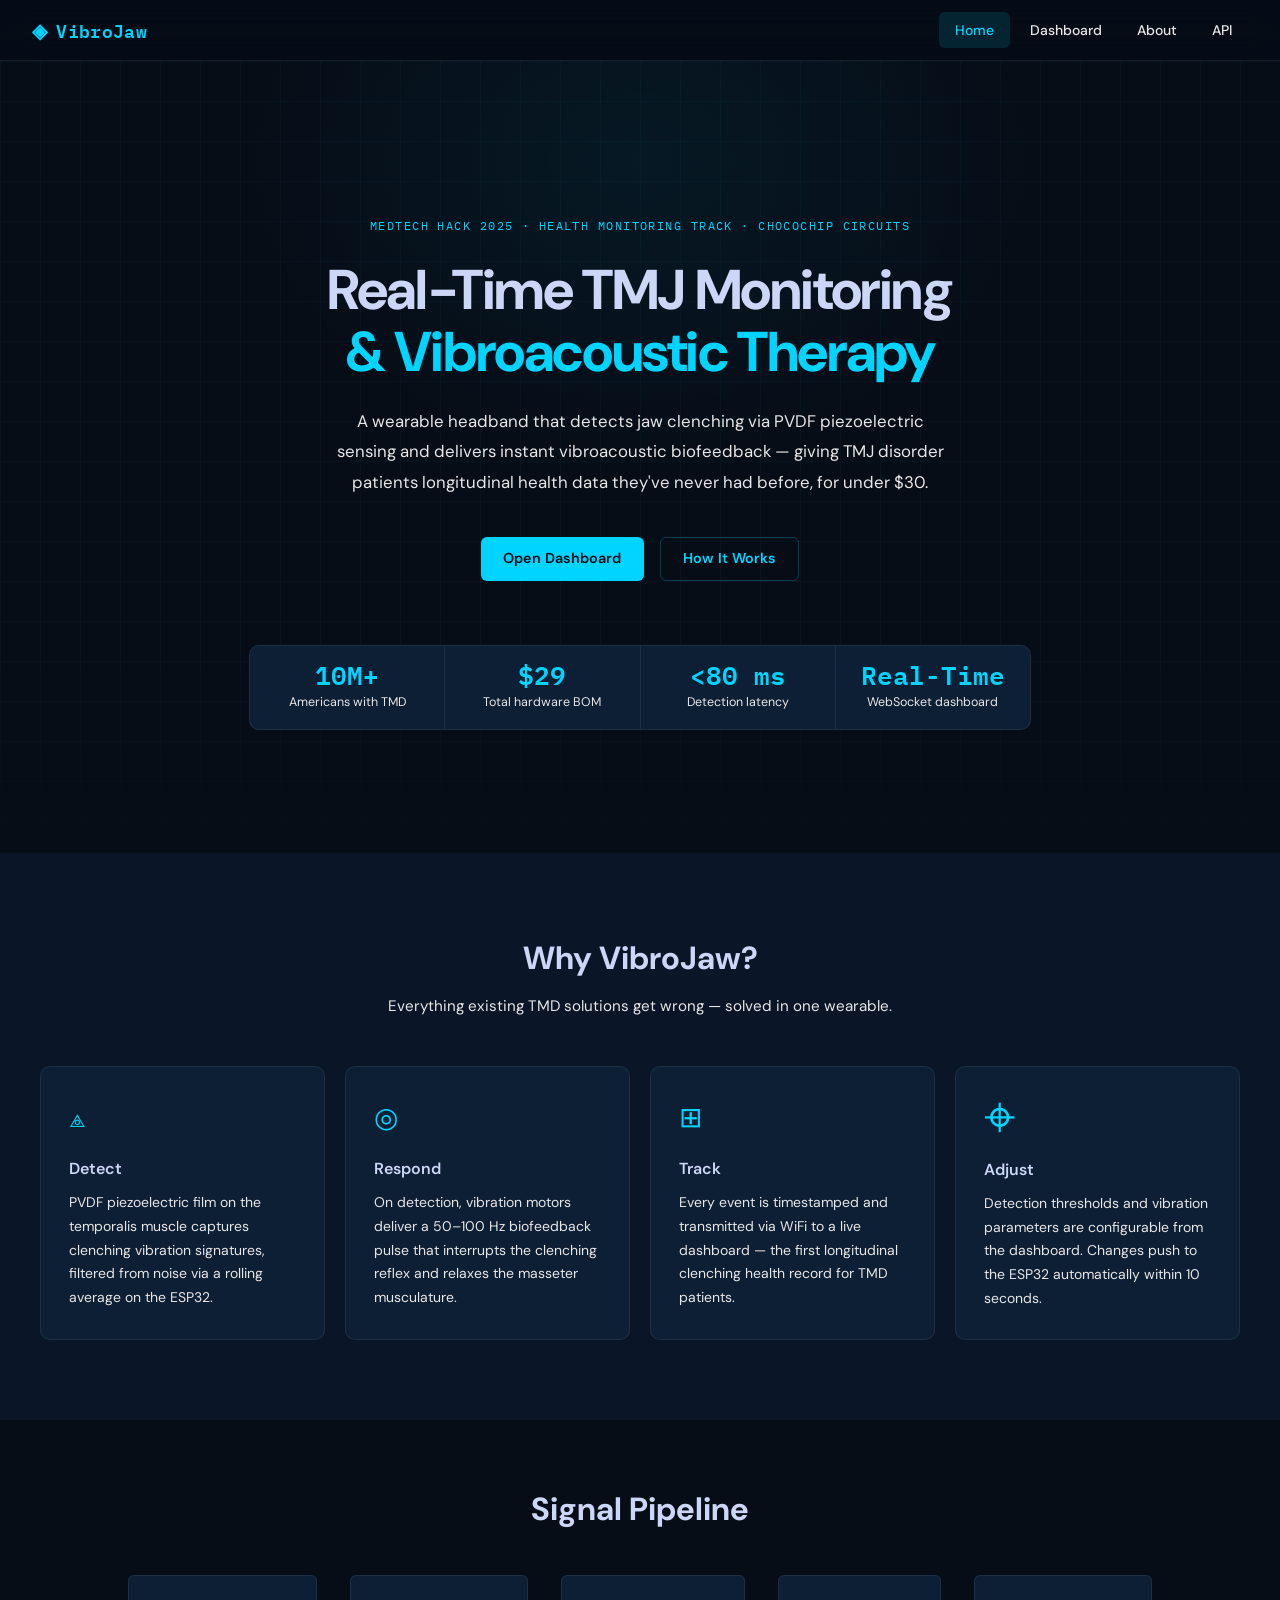
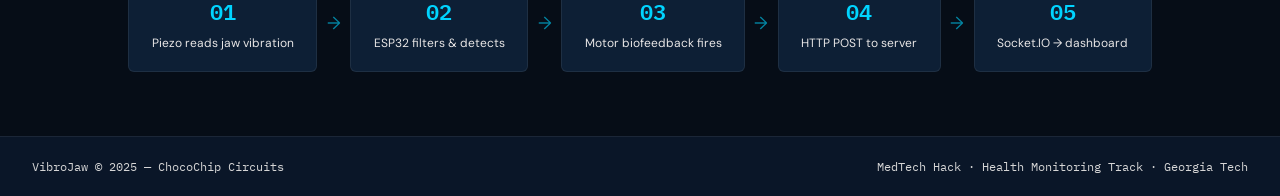
==== templates/index.html @ bda179e0 "tentative web app (simulation ver)" ====
<!DOCTYPE html>
<html lang="en">
<head>
  <meta charset="UTF-8">
  <meta name="viewport" content="width=device-width, initial-scale=1.0">
  <title>VibroJaw | Wearable TMJ Monitoring & Therapy</title>
  <link rel="stylesheet" href="/static/css/style.css">
</head>
<body>

<nav class="navbar">
  <div class="nav-inner">
    <a href="/" class="nav-brand"><span class="brand-icon">◈</span><span>VibroJaw</span></a>
    <ul class="nav-links">
      <li><a href="/"          class="nav-link active">Home</a></li>
      <li><a href="/dashboard" class="nav-link">Dashboard</a></li>
      <li><a href="/about"     class="nav-link">About</a></li>
      <li><a href="/api-docs"  class="nav-link">API</a></li>
    </ul>
  </div>
</nav>

<!-- ── HERO ── -->
<section class="hero">
  <div class="hero-grid"></div>
  <div class="hero-glow"></div>
  <div class="hero-content">
    <div class="hero-eyebrow">MedTech Hack 2025 · Health Monitoring Track · ChocoChip Circuits</div>
    <h1 class="hero-headline">
      Real-Time TMJ Monitoring<br>
      <span class="hero-accent">&amp; Vibroacoustic Therapy</span>
    </h1>
    <p class="hero-body">
      A wearable headband that detects jaw clenching via PVDF piezoelectric sensing
      and delivers instant vibroacoustic biofeedback — giving TMJ disorder patients
      longitudinal health data they've never had before, for under $30.
    </p>
    <div class="hero-cta">
      <a href="/dashboard" class="btn-primary">Open Dashboard</a>
      <a href="/about"     class="btn-outline">How It Works</a>
    </div>
    <div class="hero-stats-bar">
      <div class="hero-stat">
        <span class="hero-stat-num">10M+</span>
        <span class="hero-stat-label">Americans with TMD</span>
      </div>
      <div class="hero-stat">
        <span class="hero-stat-num">$29</span>
        <span class="hero-stat-label">Total hardware BOM</span>
      </div>
      <div class="hero-stat">
        <span class="hero-stat-num">&lt;80 ms</span>
        <span class="hero-stat-label">Detection latency</span>
      </div>
      <div class="hero-stat">
        <span class="hero-stat-num">Real-Time</span>
        <span class="hero-stat-label">WebSocket dashboard</span>
      </div>
    </div>
  </div>
</section>

<!-- ── FEATURES ── -->
<section class="features-section">
  <div class="section-container">
    <h2 class="section-title">Why VibroJaw?</h2>
    <p class="section-sub">Everything existing TMD solutions get wrong — solved in one wearable.</p>
    <div class="feature-grid">
      <div class="feature-card">
        <div class="feat-icon">⟁</div>
        <h3>Detect</h3>
        <p>PVDF piezoelectric film on the temporalis muscle captures clenching vibration signatures, filtered from noise via a rolling average on the ESP32.</p>
      </div>
      <div class="feature-card">
        <div class="feat-icon">◎</div>
        <h3>Respond</h3>
        <p>On detection, vibration motors deliver a 50–100 Hz biofeedback pulse that interrupts the clenching reflex and relaxes the masseter musculature.</p>
      </div>
      <div class="feature-card">
        <div class="feat-icon">⊞</div>
        <h3>Track</h3>
        <p>Every event is timestamped and transmitted via WiFi to a live dashboard — the first longitudinal clenching health record for TMD patients.</p>
      </div>
      <div class="feature-card">
        <div class="feat-icon">⌖</div>
        <h3>Adjust</h3>
        <p>Detection thresholds and vibration parameters are configurable from the dashboard. Changes push to the ESP32 automatically within 10 seconds.</p>
      </div>
    </div>
  </div>
</section>

<!-- ── PIPELINE ── -->
<section class="how-section">
  <div class="section-container">
    <h2 class="section-title">Signal Pipeline</h2>
    <div class="pipeline">
      <div class="pipe-step"><div class="pipe-num">01</div><div class="pipe-label">Piezo reads jaw vibration</div></div>
      <div class="pipe-arrow">→</div>
      <div class="pipe-step"><div class="pipe-num">02</div><div class="pipe-label">ESP32 filters &amp; detects</div></div>
      <div class="pipe-arrow">→</div>
      <div class="pipe-step"><div class="pipe-num">03</div><div class="pipe-label">Motor biofeedback fires</div></div>
      <div class="pipe-arrow">→</div>
      <div class="pipe-step"><div class="pipe-num">04</div><div class="pipe-label">HTTP POST to server</div></div>
      <div class="pipe-arrow">→</div>
      <div class="pipe-step"><div class="pipe-num">05</div><div class="pipe-label">Socket.IO → dashboard</div></div>
    </div>
  </div>
</section>

<footer class="footer">
  <div class="footer-inner">
    <span>VibroJaw © 2025 — ChocoChip Circuits</span>
    <span>MedTech Hack · Health Monitoring Track · Georgia Tech</span>
  </div>
</footer>

</body>
</html>
---- static/css/style.css ----
/* ============================================================
   VibroJaw — style.css
   Medical-grade dark theme. Navy + electric teal.
   IBM Plex Mono for data, DM Sans for copy.
   ============================================================ */

@import url('https://fonts.googleapis.com/css2?family=IBM+Plex+Mono:wght@400;500;600&family=DM+Sans:opsz,wght@9..40,300;9..40,400;9..40,500;9..40,600;9..40,700&display=swap');

/* ── Design tokens ─────────────────────────────────────────── */
:root {
  /* Backgrounds */
  --bg-base:    #060d17;
  --bg-surface: #0a1628;
  --bg-panel:   #0d1f35;
  --bg-card:    #112240;
  --bg-hover:   #1a2f4a;

  /* Brand colours */
  --teal:        #00d4ff;
  --teal-dim:    rgba(0,212,255,0.12);
  --teal-border: rgba(0,212,255,0.25);
  --green:       #64ffda;
  --green-dim:   rgba(100,255,218,0.12);
  --yellow:      #ffd166;
  --yellow-dim:  rgba(255,209,102,0.12);
  --red:         #ff6b6b;
  --red-dim:     rgba(255,107,107,0.12);

  /* Text */
  --text-primary: #ccd6f6;
  --text-dim:     #e8e6e6;
  --text-faint:   #d6d6d6;

  /* Borders */
  --border:     rgba(255,255,255,0.07);
  --border-lit: rgba(0,212,255,0.3);

  /* Misc */
  --radius:     6px;
  --radius-lg:  10px;
  --shadow:     0 4px 24px rgba(0,0,0,0.4);
  --font-sans:  'DM Sans', sans-serif;
  --font-mono:  'IBM Plex Mono', monospace;
  --ease:       all 0.2s ease;
}

/* ── Reset ──────────────────────────────────────────────────── */
*, *::before, *::after { box-sizing: border-box; margin: 0; padding: 0; }
html   { scroll-behavior: smooth; font-size: 16px; }
body   { font-family: var(--font-sans); background: var(--bg-base);
         color: var(--text-primary); min-height: 100vh; line-height: 1.6; }
a      { color: var(--teal); text-decoration: none; }
a:hover{ text-decoration: underline; }
.mono  { font-family: var(--font-mono) !important; }

/* ── Navbar ─────────────────────────────────────────────────── */
.navbar {
  position: sticky; top: 0; z-index: 200;
  background: rgba(6,13,23,0.92); backdrop-filter: blur(14px);
  border-bottom: 1px solid var(--border); padding: 0 2rem;
}
.nav-inner {
  max-width: 1440px; margin: 0 auto;
  display: flex; align-items: center; justify-content: space-between; height: 60px;
}
.nav-brand {
  display: flex; align-items: center; gap: 0.55rem;
  font-family: var(--font-mono); font-weight: 600; font-size: 1.1rem;
  color: var(--teal); letter-spacing: 0.02em;
}
.brand-icon { font-size: 1.25rem; }
.nav-links  { display: flex; list-style: none; gap: 0.2rem; }
.nav-link {
  display: block; padding: 0.45rem 1rem;
  font-size: 0.875rem; font-weight: 500; color: var(--text-dim);
  border-radius: var(--radius); transition: var(--ease);
}
.nav-link:hover  { color: var(--text-primary); background: var(--bg-card); text-decoration: none; }
.nav-link.active { color: var(--teal); background: var(--teal-dim); }

/* ── Buttons ────────────────────────────────────────────────── */
.btn-primary {
  display: inline-flex; align-items: center; justify-content: center;
  padding: 0.6rem 1.4rem;
  background: var(--teal); color: var(--bg-base);
  font-family: var(--font-sans); font-weight: 600; font-size: 0.9rem;
  border: none; border-radius: var(--radius); cursor: pointer;
  transition: var(--ease); text-decoration: none; white-space: nowrap;
}
.btn-primary:hover      { background: #2ddeff; transform: translateY(-1px); text-decoration: none; }
.btn-primary.full-width { width: 100%; margin-top: 0.5rem; }

.btn-outline {
  display: inline-flex; align-items: center; justify-content: center;
  padding: 0.6rem 1.4rem;
  background: transparent; color: var(--teal);
  border: 1px solid var(--teal-border); border-radius: var(--radius);
  font-weight: 600; font-size: 0.9rem; cursor: pointer;
  transition: var(--ease); text-decoration: none; white-space: nowrap;
}
.btn-outline:hover { background: var(--teal-dim); text-decoration: none; }

.btn-ghost {
  display: inline-flex; align-items: center; justify-content: center;
  padding: 0.5rem 1rem;
  background: transparent; color: var(--text-dim);
  border: 1px solid var(--border); border-radius: var(--radius);
  font-size: 0.85rem; cursor: pointer; transition: var(--ease); white-space: nowrap;
}
.btn-ghost:hover { color: var(--text-primary); border-color: var(--border-lit); }

.btn-danger {
  display: inline-flex; align-items: center; justify-content: center;
  padding: 0.5rem 1rem;
  background: var(--red-dim); color: var(--red);
  border: 1px solid rgba(255,107,107,0.3); border-radius: var(--radius);
  font-size: 0.85rem; cursor: pointer; transition: var(--ease);
}
.btn-danger:hover { background: rgba(255,107,107,0.2); }

/* ── HERO ───────────────────────────────────────────────────── */
.hero {
  position: relative; overflow: hidden;
  min-height: 88vh; padding: 5rem 2rem 3rem;
  display: flex; flex-direction: column;
  align-items: center; justify-content: center;
}
.hero-grid {
  position: absolute; inset: 0; pointer-events: none;
  background-image:
    linear-gradient(rgba(0,212,255,0.03) 1px, transparent 1px),
    linear-gradient(90deg, rgba(0,212,255,0.03) 1px, transparent 1px);
  background-size: 40px 40px;
}
.hero-glow {
  position: absolute; top: -200px; left: 50%; transform: translateX(-50%);
  width: 800px; height: 600px; pointer-events: none;
  background: radial-gradient(ellipse at center, rgba(0,212,255,0.06) 0%, transparent 70%);
}
.hero::after {
  content: ''; position: absolute; bottom: 0; left: 0; right: 0; height: 180px;
  background: linear-gradient(transparent, var(--bg-base)); pointer-events: none;
}
.hero-content { position: relative; z-index: 1; text-align: center; max-width: none; }
.hero-eyebrow {
  font-family: var(--font-mono); font-size: 0.75rem; color: var(--teal);
  letter-spacing: 0.12em; text-transform: uppercase; margin-bottom: 1.5rem;
}
.hero-headline {
  font-size: 3.5rem; font-weight: 700; line-height: 1.1;
  letter-spacing: -0.025em; margin-bottom: 1.5rem;
}
.hero-accent { color: var(--teal); }
.hero-body {
  font-size: 1.05rem; color: var(--text-dim);
  line-height: 1.8; margin-bottom: 2.5rem; max-width: 620px; margin-left: auto; margin-right: auto;
}
.hero-cta { display: flex; gap: 1rem; justify-content: center; flex-wrap: wrap; margin-bottom: 4rem; }

.hero-stats-bar {
  position: relative; z-index: 1;
  display: flex; align-items: center;
  background: var(--bg-panel); border: 1px solid var(--border);
  border-radius: var(--radius-lg); overflow: hidden;
  width: 125%;
  max-width: 1000px;
  margin-left: -12.5%
}
.hero-stat {
  flex: 1; text-align: center; padding: 1rem 1rem;
  border-right: 1px solid var(--border);
}
.hero-stat:last-child { border-right: none; }
.hero-stat-num {
  display: block; font-family: var(--font-mono);
  font-size: 1.6rem; font-weight: 600; color: var(--teal); line-height: 1;
}
.hero-stat-label { font-size: 0.78rem; color: var(--text-dim); margin-top: 0.35rem; display: block; }

/* ── Feature cards ──────────────────────────────────────────── */
.features-section { padding: 5rem 2rem; background: var(--bg-surface); }
.section-container { max-width: 1200px; margin: 0 auto; }
.section-title     { font-size: 2rem; font-weight: 700; text-align: center; margin-bottom: 0.6rem; }
.section-sub       { text-align: center; color: var(--text-dim); font-size: 0.95rem; margin-bottom: 3rem; }

.feature-grid {
  display: grid; grid-template-columns: repeat(4, 1fr); gap: 1.25rem;
}
.feature-card {
  background: var(--bg-panel); border: 1px solid var(--border);
  border-radius: var(--radius-lg); padding: 1.75rem;
  transition: var(--ease);
}
.feature-card:hover { border-color: var(--teal-border); transform: translateY(-3px); box-shadow: var(--shadow); }
.feat-icon { font-size: 1.75rem; color: var(--teal); margin-bottom: 1rem; font-family: var(--font-mono); }
.feature-card:nth-child(4) .feat-icon { font-size: 3.5rem; margin-bottom: -0.25rem; margin-top: -1.5rem }
.feature-card h3 { font-size: 1rem; font-weight: 600; margin-bottom: 0.6rem; }
.feature-card p  { font-size: 0.875rem; color: var(--text-dim); line-height: 1.7; }

/* ── Pipeline ───────────────────────────────────────────────── */
.how-section { padding: 4rem 2rem; }
.pipeline {
  display: flex; align-items: center; justify-content: center;
  flex-wrap: wrap; gap: 0; margin-top: 2.5rem;
}
.pipe-step {
  text-align: center; padding: 1.1rem 1.4rem;
  background: var(--bg-panel); border: 1px solid var(--border);
  border-radius: var(--radius); min-width: 130px;
}
.pipe-num   { font-family: var(--font-mono); font-size: 1.4rem; font-weight: 600; color: var(--teal); }
.pipe-label { font-size: 0.75rem; color: var(--text-dim); margin-top: 0.3rem; }
.pipe-arrow { color: var(--teal); font-size: 1.1rem; padding: 0 0.6rem; opacity: 0.6; }

/* ============================================================
   DASHBOARD — careful grid layout
   ============================================================ */
.dash-wrap {
  max-width: 1440px; margin: 0 auto; padding: 2rem 2rem 3rem;
}

/* ── Dashboard header ───────────────────────────────────────── */
.dash-header {
  display: flex; align-items: center; justify-content: space-between;
  flex-wrap: wrap; gap: 1rem; margin-bottom: 1.75rem;
}
.dash-title-group { display: flex; align-items: center; gap: 1rem; }
.dash-title { font-size: 1.6rem; font-weight: 700; }

.ws-pill {
  display: inline-flex; align-items: center; gap: 0.45rem;
  font-family: var(--font-mono); font-size: 0.72rem; color: var(--text-dim);
  background: var(--bg-card); border: 1px solid var(--border);
  border-radius: 20px; padding: 0.25rem 0.75rem;
}
.ws-dot {
  width: 7px; height: 7px; border-radius: 50%; background: var(--text-faint);
  flex-shrink: 0;
}
.ws-dot.live { background: var(--green); box-shadow: 0 0 6px var(--green); animation: pulse 2s infinite; }
.ws-dot.off  { background: var(--red); }

@keyframes pulse { 0%,100%{opacity:1} 50%{opacity:0.4} }

.dash-actions { display: flex; align-items: center; gap: 0.6rem; }
.device-badge {
  font-family: var(--font-mono); font-size: 0.78rem; color: var(--text-dim);
  background: var(--bg-card); border: 1px solid var(--border);
  border-radius: var(--radius); padding: 0.35rem 0.75rem;
}

/* ── 4-column stats row ─────────────────────────────────────── */
.stats-row {
  display: grid; grid-template-columns: repeat(4, 1fr); gap: 1rem;
  margin-bottom: 1.25rem;
}
.stat-card {
  background: var(--bg-panel); border: 1px solid var(--border);
  border-radius: var(--radius-lg); padding: 1.25rem 1.5rem;
  transition: var(--ease);
}
.stat-card:hover  { border-color: var(--teal-border); }

/* Status-specific borders */
.stat-card.s-calm       { border-color: rgba(100,255,218,0.2); }
.stat-card.s-elevated   { border-color: rgba(255,209,102,0.2); }
.stat-card.s-concerning { border-color: rgba(255,107,107,0.25); }

.stat-label {
  font-size: 0.72rem; font-weight: 500; color: var(--text-faint);
  text-transform: uppercase; letter-spacing: 0.09em; margin-bottom: 0.5rem;
}
.stat-value {
  font-family: var(--font-mono); font-size: 2rem; font-weight: 600;
  line-height: 1; margin-bottom: 0.35rem; color: var(--text-primary);
}
.stat-unit  { font-size: 1rem; color: var(--text-dim); }
.stat-sub   { font-size: 0.75rem; color: var(--text-faint); }

/* Status colours on the value text */
.sv-calm       { color: var(--green)  !important; }
.sv-elevated   { color: var(--yellow) !important; }
.sv-concerning { color: var(--red)    !important; }

/* Pulse animation on new event */
.stat-card.flash { animation: flashCard 0.5s ease; }
@keyframes flashCard { 0%,100%{box-shadow:none} 40%{box-shadow:0 0 20px rgba(0,212,255,0.3)} }

/* ── Main content area: chart left, config right ────────────── */
.dash-main {
  display: grid; grid-template-columns: 1fr 340px; gap: 1.25rem;
  margin-bottom: 1.25rem; align-items: start;
}

/* ── Panels ─────────────────────────────────────────────────── */
.panel {
  background: var(--bg-panel); border: 1px solid var(--border);
  border-radius: var(--radius-lg); padding: 1.5rem;
}
.panel-hd {
  display: flex; align-items: baseline; gap: 0.75rem; margin-bottom: 1.25rem;
}
.panel-hd h2     { font-size: 0.95rem; font-weight: 600; }
.panel-hd span   { font-size: 0.75rem; color: var(--text-faint); }

/* Chart */
.chart-wrap { height: 290px; position: relative; }

/* ── Config form ─────────────────────────────────────────────── */
.cfg-form { display: flex; flex-direction: column; gap: 1.1rem; }
.cfg-label {
  font-size: 0.78rem; font-weight: 500; color: var(--text-dim);
  display: flex; justify-content: space-between; align-items: center;
  margin-bottom: 0.35rem;
}
.cfg-hint { font-size: 0.7rem; color: var(--text-faint); font-weight: 400; }

.slider-row { display: flex; align-items: center; gap: 0.75rem; }
input[type=range] {
  flex: 1; -webkit-appearance: none; appearance: none;
  height: 4px; background: var(--bg-hover); border-radius: 2px; cursor: pointer;
  outline: none;
}
input[type=range]::-webkit-slider-thumb {
  -webkit-appearance: none; width: 15px; height: 15px;
  border-radius: 50%; background: var(--teal); cursor: pointer;
  transition: var(--ease);
}
input[type=range]::-webkit-slider-thumb:hover { transform: scale(1.2); }
.slider-val { font-family: var(--font-mono); font-size: 0.82rem; color: var(--teal); min-width: 38px; text-align: right; }

.preset-row  { display: flex; gap: 0.5rem; }
.preset-btn  {
  flex: 1; padding: 0.4rem 0; font-size: 0.8rem;
  background: var(--bg-card); color: var(--text-dim);
  border: 1px solid var(--border); border-radius: var(--radius); cursor: pointer;
  transition: var(--ease); font-family: var(--font-sans);
}
.preset-btn:hover  { color: var(--teal); border-color: var(--teal-border); }
.preset-btn.active { background: var(--teal-dim); color: var(--teal); border-color: var(--teal-border); }

.toggle-row { display: flex; align-items: center; justify-content: space-between; padding: 0.4rem 0; }
.toggle     { position: relative; display: inline-block; width: 42px; height: 22px; flex-shrink: 0; }
.toggle input { opacity: 0; width: 0; height: 0; }
.toggle-slider {
  position: absolute; inset: 0; background: var(--bg-hover);
  border-radius: 22px; cursor: pointer; transition: var(--ease);
}
.toggle-slider::before {
  content: ''; position: absolute;
  width: 16px; height: 16px; left: 3px; bottom: 3px;
  background: var(--text-dim); border-radius: 50%; transition: var(--ease);
}
.toggle input:checked + .toggle-slider              { background: var(--teal-dim); }
.toggle input:checked + .toggle-slider::before      { transform: translateX(20px); background: var(--teal); }

.cfg-feedback { font-size: 0.78rem; min-height: 1.1rem; margin-top: 0.2rem; }
.cfg-feedback.ok  { color: var(--green); }
.cfg-feedback.err { color: var(--red); }

/* ── Simulator sub-section ───────────────────────────────────── */
.sim-divider { height: 1px; background: var(--border); margin: 1.5rem 0; }
.sim-header  { display: flex; align-items: center; justify-content: space-between; margin-bottom: 0.9rem; }
.sim-header h3 { font-size: 0.9rem; font-weight: 600; }

.sim-badge {
  font-family: var(--font-mono); font-size: 0.68rem;
  padding: 0.2rem 0.55rem; border-radius: 4px;
  background: var(--bg-card); color: var(--text-faint);
  border: 1px solid var(--border);
}
.sim-badge.on { background: var(--green-dim); color: var(--green); border-color: rgba(100,255,218,0.3); }

.scenario-select {
  width: 100%; padding: 0.5rem 0.7rem;
  background: var(--bg-card); color: var(--text-primary);
  border: 1px solid var(--border); border-radius: var(--radius);
  font-family: var(--font-sans); font-size: 0.875rem; cursor: pointer;
  margin-bottom: 0.75rem;
}
.sim-btns  { display: flex; gap: 0.5rem; }
.sim-btns > * { flex: 1; }
.sim-note  { font-size: 0.72rem; color: var(--text-faint); line-height: 1.55; margin-top: 0.6rem; }

/* ── Event table ────────────────────────────────────────────── */
.table-panel   { margin-bottom: 1.25rem; }
.table-scroll  { overflow-x: auto; }
.event-table   { width: 100%; border-collapse: collapse; }
.event-table thead tr { border-bottom: 1px solid var(--border); }
.event-table th {
  font-family: var(--font-mono); font-size: 0.68rem; font-weight: 500;
  color: var(--text-faint); text-transform: uppercase; letter-spacing: 0.09em;
  padding: 0.7rem 1.1rem; text-align: left; white-space: nowrap;
}
.event-table td {
  padding: 0.7rem 1.1rem; font-size: 0.85rem;
  border-bottom: 1px solid rgba(255,255,255,0.03); color: var(--text-primary);
  vertical-align: middle;
}
.event-table tbody tr:hover { background: rgba(255,255,255,0.02); }
.event-table .empty-row td { text-align: center; color: var(--text-faint); padding: 2.5rem; font-size: 0.875rem; }

.row-new { animation: rowIn 0.45s ease; }
@keyframes rowIn { from { background: rgba(0,212,255,0.07); } to { background: transparent; } }

/* Intensity bar */
.ibar-wrap { display: flex; align-items: center; gap: 0.65rem; min-width: 130px; }
.ibar {
  height: 5px; border-radius: 3px; min-width: 2px; max-width: 80px;
  background: linear-gradient(to right, var(--teal), var(--red));
  transition: var(--ease);
}
.ibar-val { font-family: var(--font-mono); font-size: 0.82rem; }

/* Therapy cell */
.th-yes { color: var(--green);  font-family: var(--font-mono); font-size: 0.78rem; }
.th-no  { color: var(--text-faint); font-family: var(--font-mono); font-size: 0.78rem; }

/* Status pill */
.spill {
  display: inline-block; padding: 0.18rem 0.55rem; border-radius: 4px;
  font-family: var(--font-mono); font-size: 0.72rem; font-weight: 500;
}
.spill.calm       { background: var(--green-dim);  color: var(--green); }
.spill.elevated   { background: var(--yellow-dim); color: var(--yellow); }
.spill.concerning { background: var(--red-dim);    color: var(--red); }

/* ── API DOCS ────────────────────────────────────────────────── */
.apidocs-wrap   { max-width: 1020px; margin: 0 auto; padding: 3rem 2rem; }
.apidocs-hd     { margin-bottom: 2.5rem; }
.apidocs-hd h1  { font-size: 1.9rem; font-weight: 700; margin-bottom: 0.5rem; }
.lead           { color: var(--text-dim); font-size: 0.95rem; }

.ep-list        { display: flex; flex-direction: column; gap: 1.25rem; }
.ep-card {
  background: var(--bg-panel); border: 1px solid var(--border);
  border-radius: var(--radius-lg); padding: 1.5rem; transition: var(--ease);
}
.ep-card:hover { border-color: var(--teal-border); }

.ep-hd { display: flex; align-items: center; gap: 0.75rem; margin-bottom: 1.1rem; flex-wrap: wrap; }
.ep-method {
  font-family: var(--font-mono); font-size: 0.7rem; font-weight: 600;
  padding: 0.2rem 0.55rem; border-radius: 4px;
}
.ep-method.post { background: var(--green-dim);  color: var(--green); }
.ep-method.get  { background: var(--teal-dim);   color: var(--teal); }
.ep-method.put  { background: var(--yellow-dim); color: var(--yellow); }
.ep-method.del  { background: var(--red-dim);    color: var(--red); }

.ep-path { font-family: var(--font-mono); font-size: 0.875rem; }
.ep-desc { font-size: 0.82rem; color: var(--text-dim); margin-left: auto; }

.ep-cols { display: grid; grid-template-columns: 1fr 1fr; gap: 1rem; margin-bottom: 1rem; }
.ep-col h4 { font-size: 0.7rem; color: var(--text-faint); text-transform: uppercase; letter-spacing: 0.09em; margin-bottom: 0.5rem; }

.code-block {
  font-family: var(--font-mono); font-size: 0.78rem;
  background: var(--bg-base); border: 1px solid var(--border); border-radius: var(--radius);
  padding: 0.9rem; color: var(--text-primary); white-space: pre-wrap;
  overflow: auto; min-height: 72px;
}

.try-btn {
  padding: 0.45rem 1.1rem;
  background: var(--teal-dim); color: var(--teal); border: 1px solid var(--teal-border);
  border-radius: var(--radius); font-family: var(--font-mono); font-size: 0.78rem;
  cursor: pointer; transition: var(--ease);
}
.try-btn:hover { background: rgba(0,212,255,0.22); }
.try-btn.stop  { background: var(--red-dim); color: var(--red); border-color: rgba(255,107,107,0.3); }
.try-btn.stop:hover { background: rgba(255,107,107,0.22); }

/* ── ABOUT ───────────────────────────────────────────────────── */
.about-hero    { background: var(--bg-surface); border-bottom: 1px solid var(--border); padding: 4rem 2rem; text-align: center; }
.about-hero h1 { font-size: 2.25rem; font-weight: 700; margin-bottom: 0.6rem; }
.about-lead    { font-size: 1rem; color: var(--text-dim); max-width: 600px; margin: 0 auto; }

.about-body    { max-width: 1200px; margin: 0 auto; padding: 3rem 2rem; display: flex; flex-direction: column; gap: 1.5rem; }
.content-block {
  background: var(--bg-panel); border: 1px solid var(--border);
  border-radius: var(--radius-lg); padding: 2rem;
}
.content-block h2 {
  font-size: 1.05rem; font-weight: 600; color: var(--teal);
  margin-bottom: 1rem; padding-bottom: 0.75rem; border-bottom: 1px solid var(--border);
}
.content-block p { color: var(--text-dim); line-height: 1.8; margin-bottom: 0.75rem; }
.content-block p:last-child { margin-bottom: 0; }

.feat-list { list-style: none; display: flex; flex-direction: column; gap: 0.1rem; }
.feat-list li {
  padding: 0.55rem 0 0.55rem 1.4rem; position: relative;
  color: var(--text-dim); font-size: 0.9rem; line-height: 1.7;
  border-bottom: 1px solid rgba(255,255,255,0.03);
}
.feat-list li::before { content: "▸"; position: absolute; left: 0; color: var(--teal); }
.feat-list li:last-child { border-bottom: none; }

/* ── Footer ──────────────────────────────────────────────────── */
.footer { background: var(--bg-surface); border-top: 1px solid var(--border); padding: 1.25rem 2rem; }
.footer-inner {
  max-width: 1440px; margin: 0 auto;
  display: flex; justify-content: space-between; align-items: center;
  font-family: var(--font-mono); font-size: 0.75rem; color: var(--text-faint);
  flex-wrap: wrap; gap: 0.5rem;
}

/* ── Responsive ──────────────────────────────────────────────── */
@media (max-width: 1200px) {
  .feature-grid { grid-template-columns: repeat(2, 1fr); }
}
@media (max-width: 1024px) {
  .dash-main    { grid-template-columns: 1fr; }
  .stats-row    { grid-template-columns: repeat(2, 1fr); }
}
@media (max-width: 768px) {
  .hero-headline  { font-size: 2.4rem; }
  .stats-row      { grid-template-columns: repeat(2, 1fr); }
  .ep-cols        { grid-template-columns: 1fr; }
  .pipeline       { flex-direction: column; }
  .pipe-arrow     { transform: rotate(90deg); }
  .hero-stats-bar { flex-direction: column; }
  .hero-stat      { border-right: none; border-bottom: 1px solid var(--border); }
  .hero-stat:last-child { border-bottom: none; }
  .feature-grid   { grid-template-columns: 1fr; }
}
@media (max-width: 560px) {
  .stats-row   { grid-template-columns: 1fr; }
  .nav-links   { display: none; }
  .hero-headline { font-size: 1.9rem; }
  .dash-wrap   { padding: 1rem; }
}
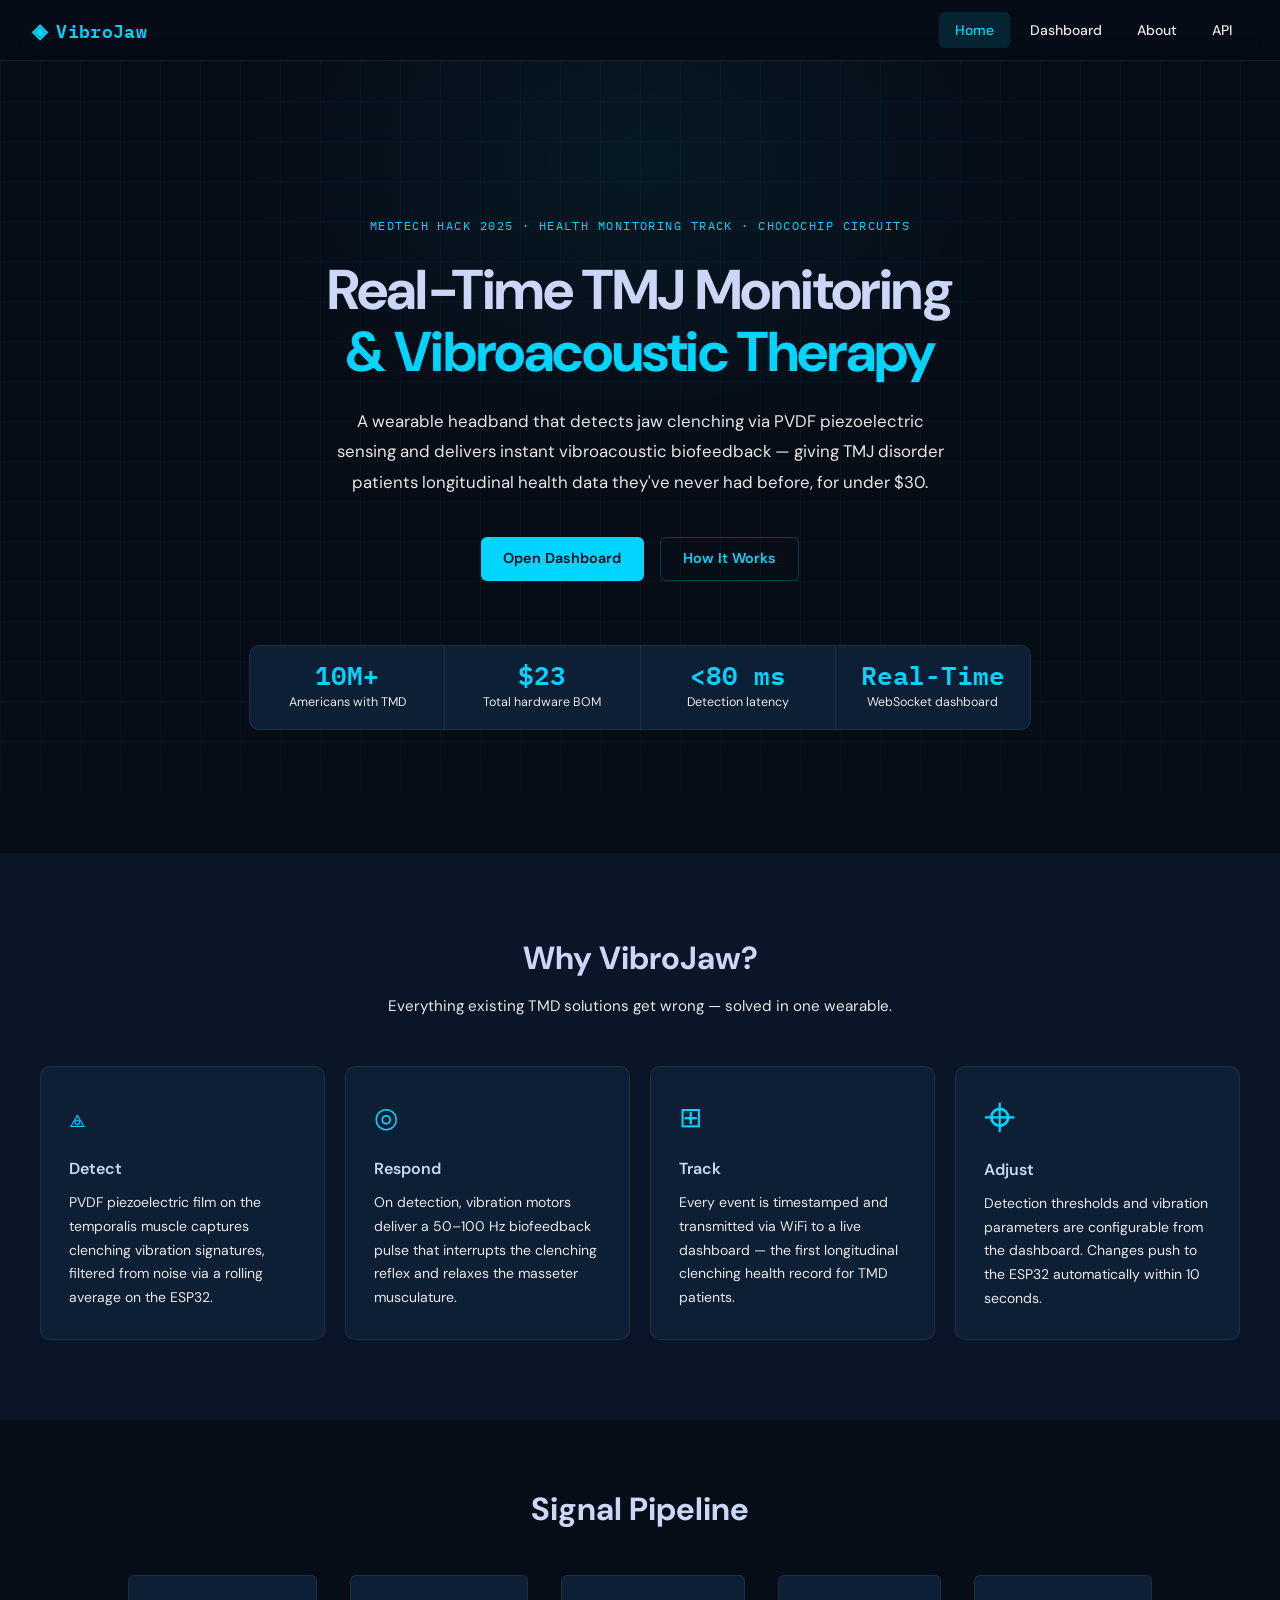
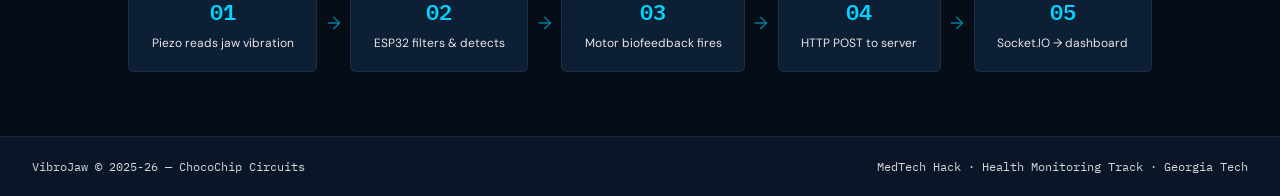
==== commit cca1d173: "added wifi configuration details + info changes" ====
--- a/templates/index.html
+++ b/templates/index.html
@@ -45,7 +45,7 @@
         <span class="hero-stat-label">Americans with TMD</span>
       </div>
       <div class="hero-stat">
-        <span class="hero-stat-num">$29</span>
+        <span class="hero-stat-num">$23</span>
         <span class="hero-stat-label">Total hardware BOM</span>
       </div>
       <div class="hero-stat">
@@ -110,7 +110,7 @@
 
 <footer class="footer">
   <div class="footer-inner">
-    <span>VibroJaw © 2025 — ChocoChip Circuits</span>
+    <span>VibroJaw © 2025-26 — ChocoChip Circuits</span>
     <span>MedTech Hack · Health Monitoring Track · Georgia Tech</span>
   </div>
 </footer>
--- a/static/css/style.css
+++ b/static/css/style.css
@@ -1,9 +1,3 @@
-/* ============================================================
-   VibroJaw — style.css
-   Medical-grade dark theme. Navy + electric teal.
-   IBM Plex Mono for data, DM Sans for copy.
-   ============================================================ */
-
 @import url('https://fonts.googleapis.com/css2?family=IBM+Plex+Mono:wght@400;500;600&family=DM+Sans:opsz,wght@9..40,300;9..40,400;9..40,500;9..40,600;9..40,700&display=swap');
 
 /* ── Design tokens ─────────────────────────────────────────── */
